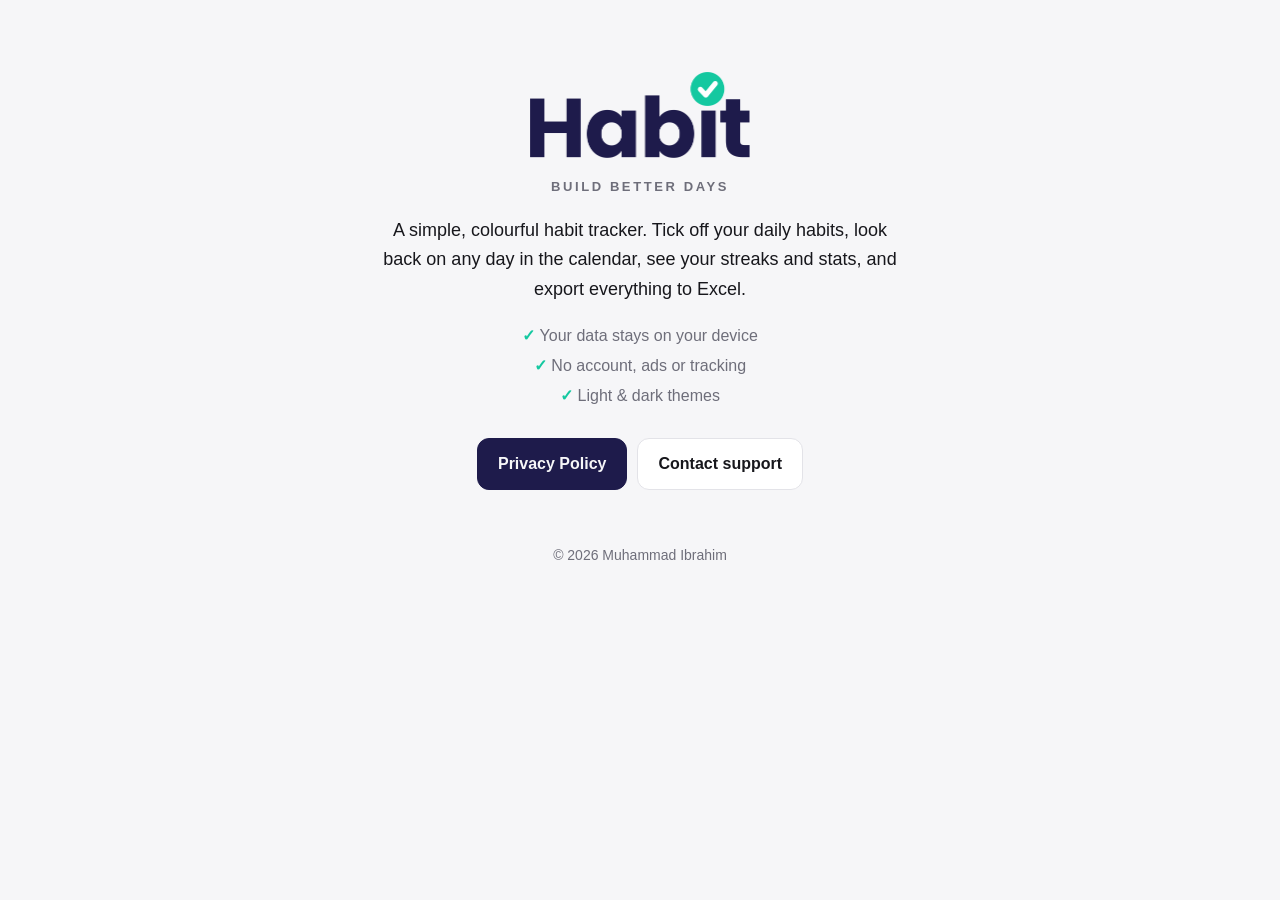
==== index.html @ d9a25462 "Habit website: landing page and privacy policy Co-Authored-By: Claude Opus 5.5 <noreply@anthropic.co" ====
<!doctype html>
<html lang="en">
<head>
  <meta charset="utf-8">
  <meta name="viewport" content="width=device-width, initial-scale=1">
  <title>Habit – Build Better Days</title>
  <meta name="description" content="Habit is a simple habit tracker with a calendar history, statistics and Excel export. Your data stays on your device.">
  <link rel="icon" href="logo.png">
  <link rel="stylesheet" href="style.css">
</head>
<body>
  <main class="hero">
    <picture><source srcset="logo-dark.png" media="(prefers-color-scheme: dark)"><img src="logo.png" alt="Habit" class="hero-logo" width="220" height="86"></picture>
    <p class="slogan">Build better days</p>
    <p class="lead">
      A simple, colourful habit tracker. Tick off your daily habits, look back on any day in the calendar,
      see your streaks and stats, and export everything to Excel.
    </p>
    <ul class="points">
      <li>Your data stays on your device</li>
      <li>No account, ads or tracking</li>
      <li>Light &amp; dark themes</li>
    </ul>
    <nav class="links">
      <a class="btn" href="privacy-policy.html">Privacy Policy</a>
      <a class="btn ghost" href="mailto:ibrahim.raaziq@gmail.com">Contact support</a>
    </nav>
  </main>
  <footer class="foot">
    <p>© 2026 Muhammad Ibrahim</p>
  </footer>
</body>
</html>
---- style.css ----
:root {
  --bg: #f6f6f8;
  --surface: #ffffff;
  --border: #e3e3e8;
  --text: #17171c;
  --muted: #6e6e7a;
  --navy: #1e1b4b;
  --green: #14c8a0;
  --green-soft: #e3f8f2;
}

@media (prefers-color-scheme: dark) {
  :root {
    --bg: #0f1014;
    --surface: #181a20;
    --border: #2b2e37;
    --text: #f2f3f6;
    --muted: #9c9fac;
    --navy: #ffffff;
    --green-soft: #16302a;
  }
}

* { box-sizing: border-box; }

body {
  margin: 0;
  background: var(--bg);
  color: var(--text);
  font: 16px/1.65 -apple-system, BlinkMacSystemFont, "Segoe UI", Inter, Roboto, sans-serif;
  -webkit-font-smoothing: antialiased;
}

a { color: #0f9e7e; text-underline-offset: 3px; }

.top { max-width: 760px; margin: 0 auto; padding: 24px 16px 0; }
.brand img { display: block; height: auto; }

.doc {
  max-width: 760px;
  margin: 20px auto 40px;
  padding: 36px 40px;
  background: var(--surface);
  border: 1px solid var(--border);
  border-radius: 20px;
}

.eyebrow {
  margin: 0;
  color: #0f9e7e;
  font-size: 13px;
  font-weight: 700;
  letter-spacing: .08em;
  text-transform: uppercase;
}

h1 { margin: 4px 0 6px; font-size: 34px; line-height: 1.15; letter-spacing: -.02em; color: var(--navy); }
h2 { margin: 32px 0 8px; font-size: 19px; letter-spacing: -.01em; color: var(--navy); }
.meta { margin: 0 0 22px; color: var(--muted); font-size: 14px; }

.summary {
  padding: 16px 18px;
  margin: 0 0 24px;
  background: var(--green-soft);
  border: 1px solid var(--border);
  border-left: 4px solid var(--green);
  border-radius: 12px;
}

ul { padding-left: 22px; }
li { margin: 4px 0; }

.foot { padding: 0 16px 40px; text-align: center; color: var(--muted); font-size: 14px; }

/* Landing page */
.hero {
  max-width: 560px;
  margin: 0 auto;
  padding: 72px 16px 40px;
  text-align: center;
}
.hero-logo { width: 220px; height: auto; }
.slogan {
  margin: 10px 0 18px;
  color: var(--muted);
  font-size: 13px;
  font-weight: 700;
  letter-spacing: .2em;
  text-transform: uppercase;
}
.lead { margin: 0 0 18px; font-size: 18px; }
.points { list-style: none; padding: 0; margin: 0 0 28px; color: var(--muted); }
.points li::before { content: "✓  "; color: var(--green); font-weight: 700; }
.links { display: flex; gap: 10px; justify-content: center; flex-wrap: wrap; }
.btn {
  display: inline-block;
  padding: 12px 20px;
  border-radius: 12px;
  background: var(--navy);
  color: var(--bg);
  font-weight: 600;
  text-decoration: none;
  border: 1px solid var(--navy);
}
.btn.ghost { background: var(--surface); color: var(--text); border-color: var(--border); }

@media (max-width: 600px) {
  .doc { margin: 12px 12px 32px; padding: 24px 18px; border-radius: 16px; }
  h1 { font-size: 28px; }
  .hero { padding-top: 48px; }
}
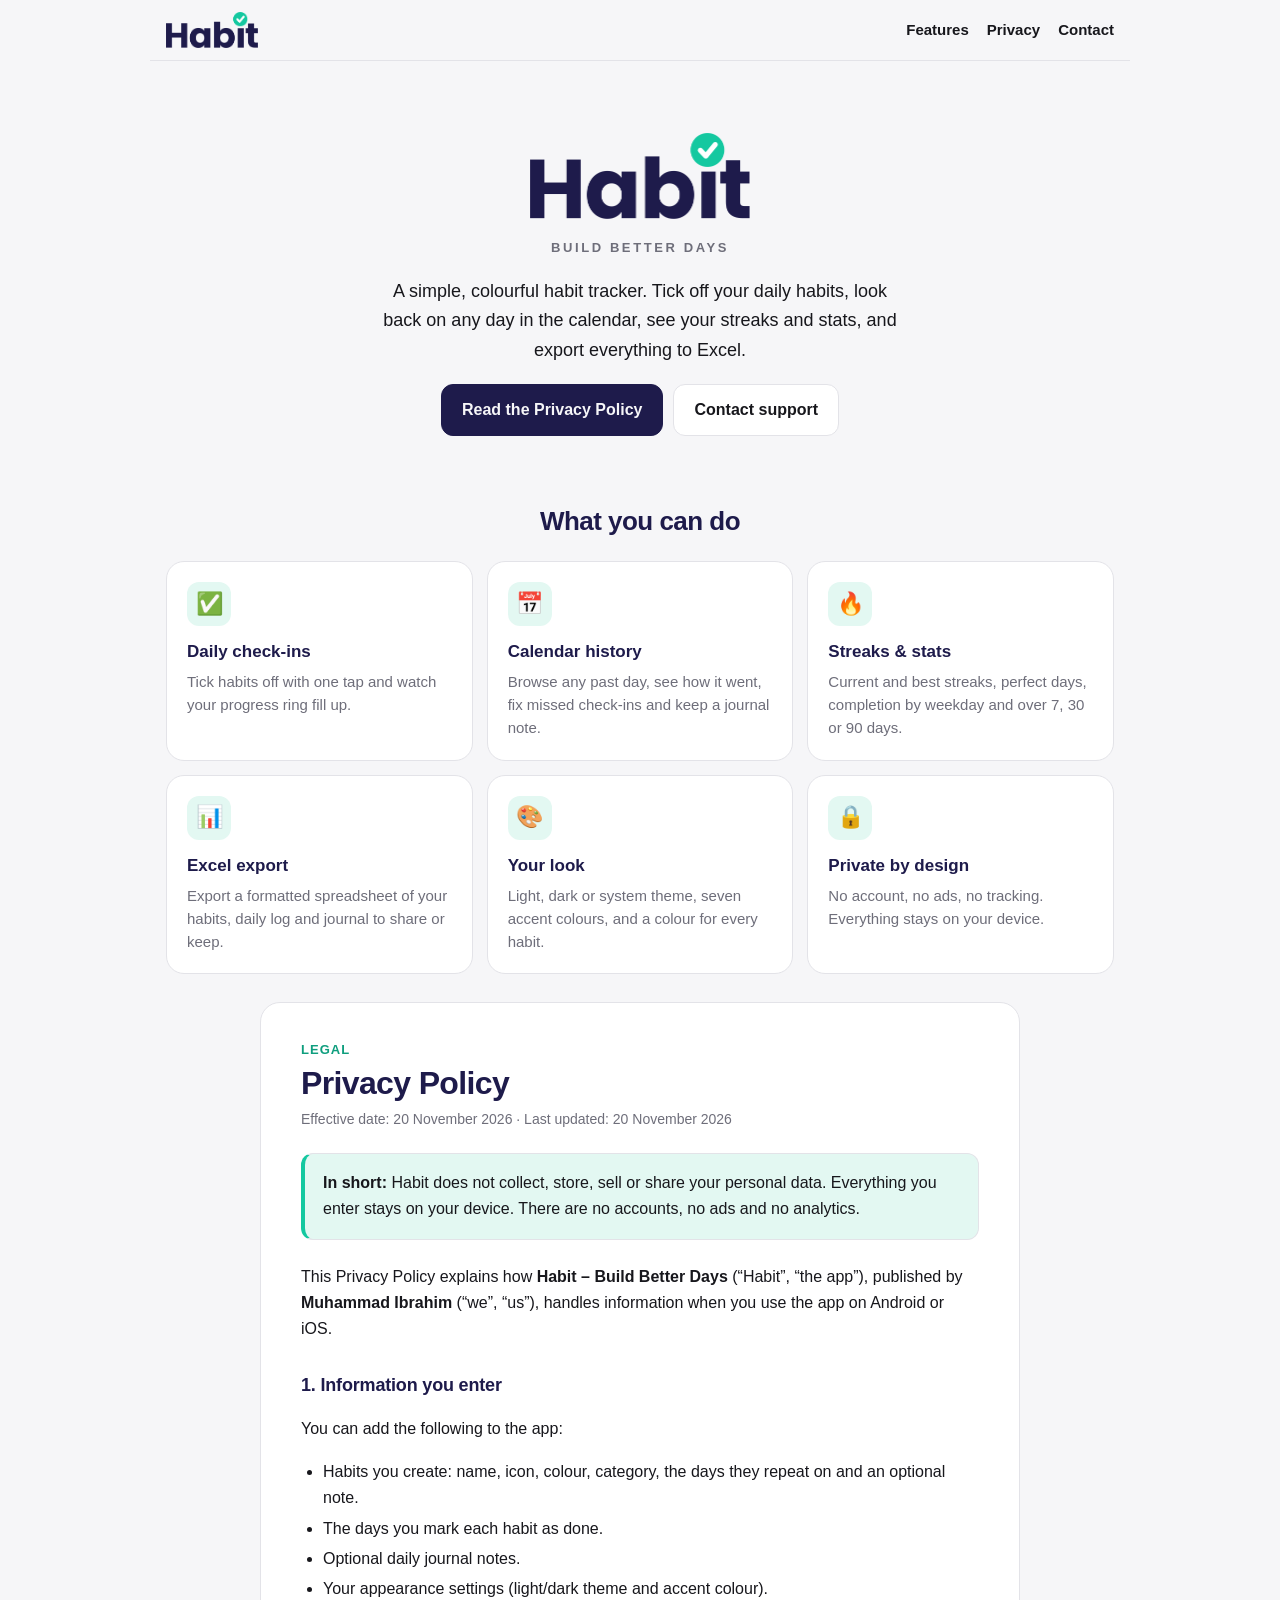
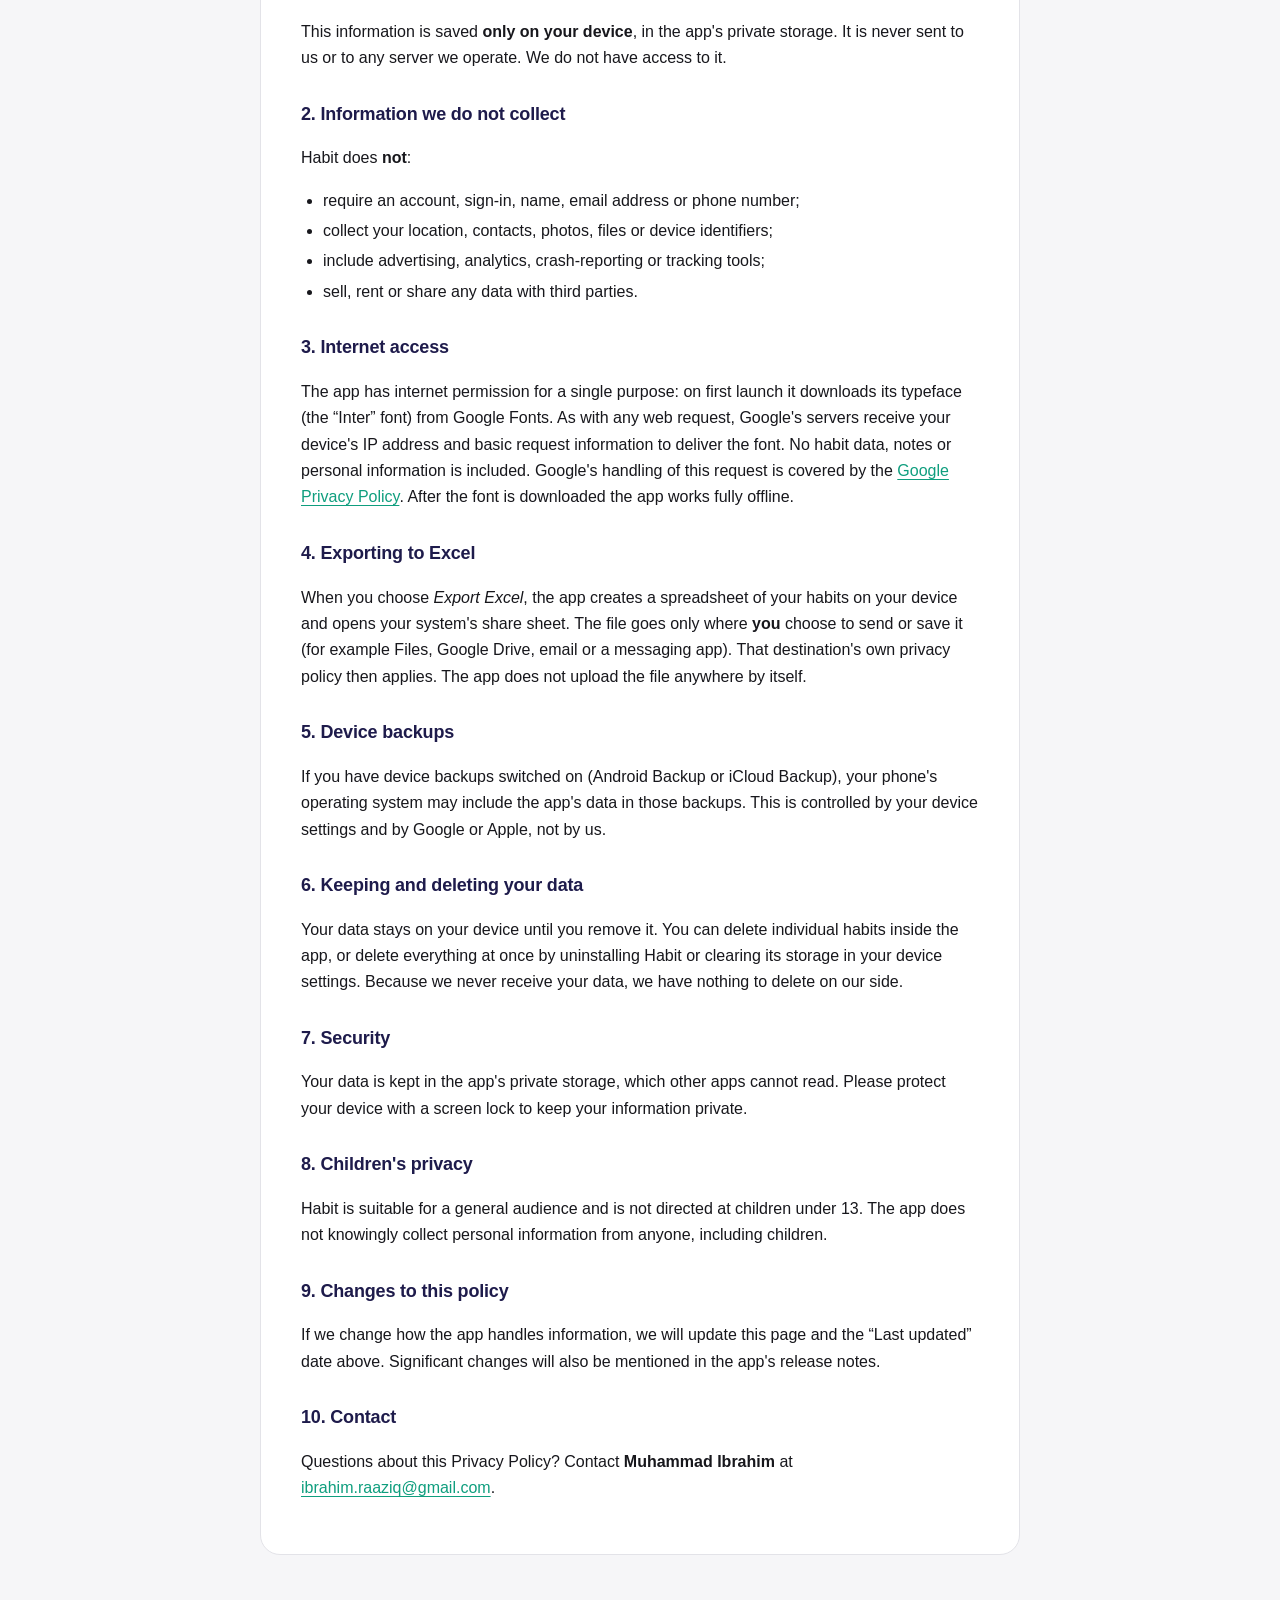
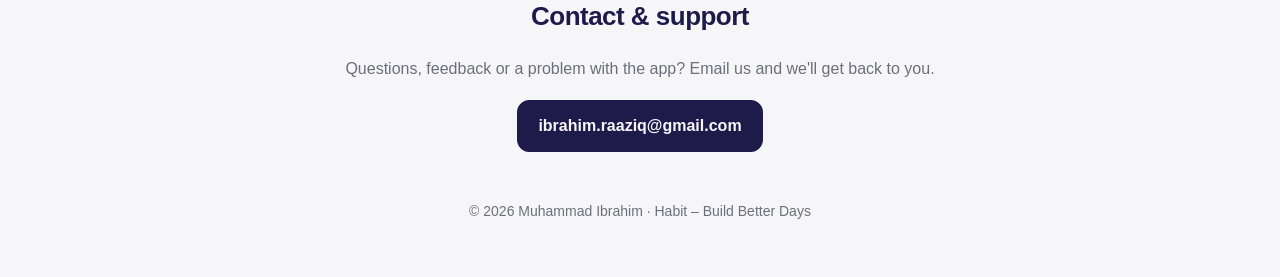
==== commit 44e9adfd: "Main page: intro, features, full privacy policy and contact The site root now contains everything, s" ====
--- a/index.html
+++ b/index.html
@@ -3,31 +3,151 @@
 <head>
   <meta charset="utf-8">
   <meta name="viewport" content="width=device-width, initial-scale=1">
-  <title>Habit – Build Better Days</title>
-  <meta name="description" content="Habit is a simple habit tracker with a calendar history, statistics and Excel export. Your data stays on your device.">
+  <title>Habit – Build Better Days · Privacy Policy</title>
+  <meta name="description" content="Habit is a simple habit tracker with a calendar history, statistics and Excel export. Privacy policy: your data stays on your device.">
   <link rel="icon" href="logo.png">
   <link rel="stylesheet" href="style.css">
 </head>
 <body>
-  <main class="hero">
+  <nav class="bar">
+    <a href="#top" class="brand"><picture><source srcset="logo-dark.png" media="(prefers-color-scheme: dark)"><img src="logo.png" alt="Habit" width="92" height="36"></picture></a>
+    <div class="bar-links">
+      <a href="#features">Features</a>
+      <a href="#privacy">Privacy</a>
+      <a href="#contact">Contact</a>
+    </div>
+  </nav>
+
+  <header class="hero" id="top">
     <picture><source srcset="logo-dark.png" media="(prefers-color-scheme: dark)"><img src="logo.png" alt="Habit" class="hero-logo" width="220" height="86"></picture>
     <p class="slogan">Build better days</p>
     <p class="lead">
       A simple, colourful habit tracker. Tick off your daily habits, look back on any day in the calendar,
       see your streaks and stats, and export everything to Excel.
     </p>
-    <ul class="points">
-      <li>Your data stays on your device</li>
-      <li>No account, ads or tracking</li>
-      <li>Light &amp; dark themes</li>
+    <nav class="links">
+      <a class="btn" href="#privacy">Read the Privacy Policy</a>
+      <a class="btn ghost" href="#contact">Contact support</a>
+    </nav>
+  </header>
+
+  <section class="features" id="features">
+    <h2 class="section-title">What you can do</h2>
+    <div class="grid">
+      <article class="card"><span class="ico">✅</span><h3>Daily check-ins</h3><p>Tick habits off with one tap and watch your progress ring fill up.</p></article>
+      <article class="card"><span class="ico">📅</span><h3>Calendar history</h3><p>Browse any past day, see how it went, fix missed check-ins and keep a journal note.</p></article>
+      <article class="card"><span class="ico">🔥</span><h3>Streaks &amp; stats</h3><p>Current and best streaks, perfect days, completion by weekday and over 7, 30 or 90 days.</p></article>
+      <article class="card"><span class="ico">📊</span><h3>Excel export</h3><p>Export a formatted spreadsheet of your habits, daily log and journal to share or keep.</p></article>
+      <article class="card"><span class="ico">🎨</span><h3>Your look</h3><p>Light, dark or system theme, seven accent colours, and a colour for every habit.</p></article>
+      <article class="card"><span class="ico">🔒</span><h3>Private by design</h3><p>No account, no ads, no tracking. Everything stays on your device.</p></article>
+    </div>
+  </section>
+
+  <main class="doc" id="privacy">
+
+    <p class="eyebrow">Legal</p>
+    <h2>Privacy Policy</h2>
+    <p class="meta">Effective date: 20 November 2026 · Last updated: 20 November 2026</p>
+
+    <div class="summary">
+      <strong>In short:</strong> Habit does not collect, store, sell or share your personal data.
+      Everything you enter stays on your device. There are no accounts, no ads and no analytics.
+    </div>
+
+    <p>
+      This Privacy Policy explains how <strong>Habit – Build Better Days</strong> (“Habit”, “the app”),
+      published by <strong>Muhammad Ibrahim</strong> (“we”, “us”), handles information when you use the app
+      on Android or iOS.
+    </p>
+
+    <h3>1. Information you enter</h3>
+    <p>You can add the following to the app:</p>
+    <ul>
+      <li>Habits you create: name, icon, colour, category, the days they repeat on and an optional note.</li>
+      <li>The days you mark each habit as done.</li>
+      <li>Optional daily journal notes.</li>
+      <li>Your appearance settings (light/dark theme and accent colour).</li>
     </ul>
-    <nav class="links">
-      <a class="btn" href="privacy-policy.html">Privacy Policy</a>
-      <a class="btn ghost" href="mailto:ibrahim.raaziq@gmail.com">Contact support</a>
-    </nav>
+    <p>
+      This information is saved <strong>only on your device</strong>, in the app's private storage.
+      It is never sent to us or to any server we operate. We do not have access to it.
+    </p>
+
+    <h3>2. Information we do not collect</h3>
+    <p>Habit does <strong>not</strong>:</p>
+    <ul>
+      <li>require an account, sign-in, name, email address or phone number;</li>
+      <li>collect your location, contacts, photos, files or device identifiers;</li>
+      <li>include advertising, analytics, crash-reporting or tracking tools;</li>
+      <li>sell, rent or share any data with third parties.</li>
+    </ul>
+
+    <h3>3. Internet access</h3>
+    <p>
+      The app has internet permission for a single purpose: on first launch it downloads its typeface
+      (the “Inter” font) from Google Fonts. As with any web request, Google's servers receive your
+      device's IP address and basic request information to deliver the font. No habit data, notes
+      or personal information is included. Google's handling of this request is covered by the
+      <a href="https://policies.google.com/privacy" rel="noopener">Google Privacy Policy</a>.
+      After the font is downloaded the app works fully offline.
+    </p>
+
+    <h3>4. Exporting to Excel</h3>
+    <p>
+      When you choose <em>Export Excel</em>, the app creates a spreadsheet of your habits on your device
+      and opens your system's share sheet. The file goes only where <strong>you</strong> choose to send or
+      save it (for example Files, Google Drive, email or a messaging app). That destination's own privacy
+      policy then applies. The app does not upload the file anywhere by itself.
+    </p>
+
+    <h3>5. Device backups</h3>
+    <p>
+      If you have device backups switched on (Android Backup or iCloud Backup), your phone's operating
+      system may include the app's data in those backups. This is controlled by your device settings and
+      by Google or Apple, not by us.
+    </p>
+
+    <h3>6. Keeping and deleting your data</h3>
+    <p>
+      Your data stays on your device until you remove it. You can delete individual habits inside the app,
+      or delete everything at once by uninstalling Habit or clearing its storage in your device settings.
+      Because we never receive your data, we have nothing to delete on our side.
+    </p>
+
+    <h3>7. Security</h3>
+    <p>
+      Your data is kept in the app's private storage, which other apps cannot read. Please protect your
+      device with a screen lock to keep your information private.
+    </p>
+
+    <h3>8. Children's privacy</h3>
+    <p>
+      Habit is suitable for a general audience and is not directed at children under 13. The app does not
+      knowingly collect personal information from anyone, including children.
+    </p>
+
+    <h3>9. Changes to this policy</h3>
+    <p>
+      If we change how the app handles information, we will update this page and the “Last updated” date
+      above. Significant changes will also be mentioned in the app's release notes.
+    </p>
+
+    <h3>10. Contact</h3>
+    <p>
+      Questions about this Privacy Policy? Contact <strong>Muhammad Ibrahim</strong> at
+      <a href="mailto:ibrahim.raaziq@gmail.com">ibrahim.raaziq@gmail.com</a>.
+    </p>
+  
   </main>
+
+  <section class="contact" id="contact">
+    <h2 class="section-title">Contact &amp; support</h2>
+    <p>Questions, feedback or a problem with the app? Email us and we'll get back to you.</p>
+    <a class="btn" href="mailto:ibrahim.raaziq@gmail.com">ibrahim.raaziq@gmail.com</a>
+  </section>
+
   <footer class="foot">
-    <p>© 2026 Muhammad Ibrahim</p>
+    <p>© 2026 Muhammad Ibrahim · Habit – Build Better Days</p>
   </footer>
 </body>
 </html>
--- a/style.css
+++ b/style.css
@@ -109,3 +109,50 @@
   h1 { font-size: 28px; }
   .hero { padding-top: 48px; }
 }
+
+/* ---------- Combined landing + policy page ---------- */
+html { scroll-behavior: smooth; scroll-padding-top: 72px; }
+
+.bar {
+  position: sticky; top: 0; z-index: 10;
+  display: flex; align-items: center; justify-content: space-between;
+  max-width: 980px; margin: 0 auto; padding: 12px 16px;
+  background: var(--bg);
+  border-bottom: 1px solid var(--border);
+}
+.bar .brand img { display: block; height: auto; }
+.bar-links { display: flex; gap: 18px; }
+.bar-links a { color: var(--text); text-decoration: none; font-weight: 600; font-size: 15px; }
+.bar-links a:hover { color: #0f9e7e; }
+
+.section-title { margin: 0 0 18px; font-size: 26px; letter-spacing: -.02em; color: var(--navy); text-align: center; }
+
+.features { max-width: 980px; margin: 0 auto; padding: 24px 16px 8px; }
+.grid { display: grid; grid-template-columns: repeat(3, 1fr); gap: 14px; }
+.card {
+  background: var(--surface);
+  border: 1px solid var(--border);
+  border-radius: 18px;
+  padding: 20px;
+}
+.card .ico {
+  display: inline-grid; place-items: center;
+  width: 44px; height: 44px; border-radius: 12px;
+  background: var(--green-soft); font-size: 22px;
+}
+.card h3 { margin: 12px 0 4px; font-size: 17px; color: var(--navy); }
+.card p { margin: 0; color: var(--muted); font-size: 15px; line-height: 1.55; }
+
+.doc h3 { margin: 28px 0 8px; font-size: 18px; letter-spacing: -.01em; color: var(--navy); }
+.doc > h2 { margin: 4px 0 6px; font-size: 32px; line-height: 1.15; letter-spacing: -.02em; color: var(--navy); }
+
+.contact { max-width: 760px; margin: 0 auto 48px; padding: 0 16px; text-align: center; }
+.contact p { color: var(--muted); margin: 0 0 18px; }
+
+@media (max-width: 820px) { .grid { grid-template-columns: repeat(2, 1fr); } }
+@media (max-width: 560px) {
+  .grid { grid-template-columns: 1fr; }
+  .bar-links { gap: 12px; }
+  .bar-links a { font-size: 14px; }
+  .doc > h2 { font-size: 26px; }
+}
